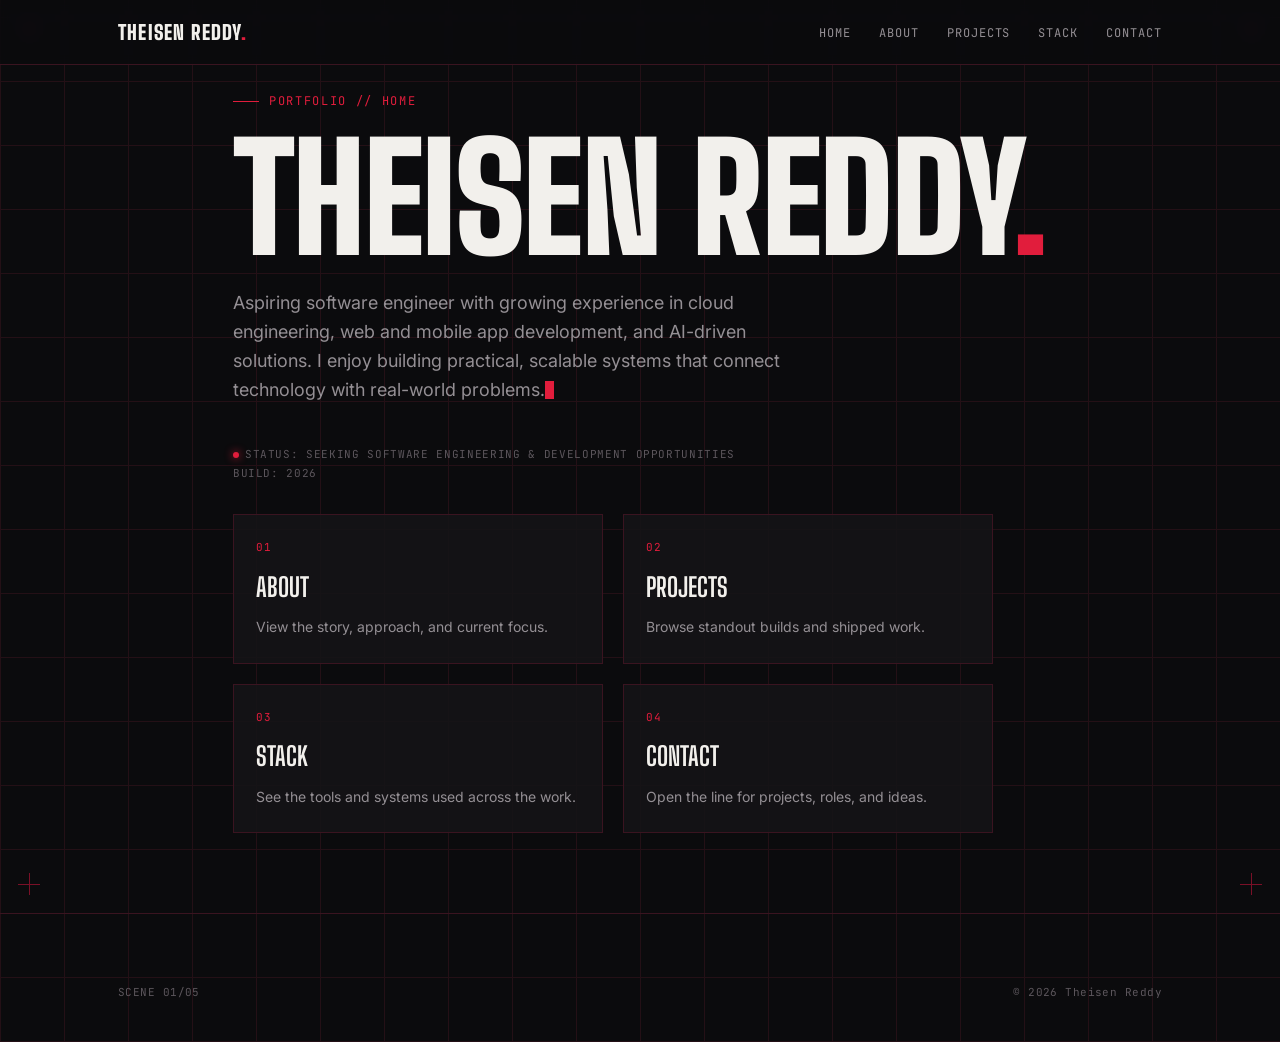
==== index.html @ c63b956b "Updated information on all pages and replaced placeholders" ====
<!DOCTYPE html>
<html lang="en">
<head>
<meta charset="UTF-8">
<meta name="viewport" content="width=device-width, initial-scale=1.0">
<title>Theisen Reddy — Portfolio</title>
<link rel="preconnect" href="https://fonts.googleapis.com">
<link rel="preconnect" href="https://fonts.gstatic.com" crossorigin>
<link href="https://fonts.googleapis.com/css2?family=Big+Shoulders+Display:wght@600;700;900&family=Inter:wght@400;500;600&family=JetBrains+Mono:wght@400;500&display=swap" rel="stylesheet">
<link rel="stylesheet" href="styles.css">
</head>
<body>

<header>
  <nav class="nav">
    <a href="index.html" class="brand">THEISEN REDDY<span>.</span></a>
    <ul class="navlinks" id="navlinks">
      <li><a href="index.html">Home</a></li>
      <li><a href="about.html">About</a></li>
      <li><a href="projects.html">Projects</a></li>
      <li><a href="stack.html">Stack</a></li>
      <li><a href="contact.html">Contact</a></li>
    </ul>
    <button class="navtoggle" id="navtoggle" aria-label="Toggle menu" aria-expanded="false" aria-controls="navlinks">
      <span></span><span></span><span></span>
    </button>
  </nav>
</header>

<main id="top">
  <section class="hero landing-hero">
    <div class="reg tl"></div>
    <div class="reg tr"></div>
    <div class="reg bl"></div>
    <div class="reg br"></div>

    <div class="wrap hero-inner">
      <p class="eyebrow">Portfolio // Home</p>
      <h1 class="title">THEISEN REDDY<span class="accent">.</span></h1>
      <p class="lede">Aspiring software engineer with growing experience in cloud engineering, web and mobile app development, and AI-driven solutions. I enjoy building practical, scalable systems that connect technology with real-world problems.<span class="cursor"></span></p>

      <div class="hero-stamp">
        <div><span class="dot"></span>STATUS: SEEKING SOFTWARE ENGINEERING & DEVELOPMENT OPPORTUNITIES</div>
        <div>BUILD: 2026</div>
      </div>

      <div class="landing-grid">
        <a class="landing-card" href="about.html">
          <span class="landing-k">01</span>
          <h3>About</h3>
          <p>View the story, approach, and current focus.</p>
        </a>
        <a class="landing-card" href="projects.html">
          <span class="landing-k">02</span>
          <h3>Projects</h3>
          <p>Browse standout builds and shipped work.</p>
        </a>
        <a class="landing-card" href="stack.html">
          <span class="landing-k">03</span>
          <h3>Stack</h3>
          <p>See the tools and systems used across the work.</p>
        </a>
        <a class="landing-card" href="contact.html">
          <span class="landing-k">04</span>
          <h3>Contact</h3>
          <p>Open the line for projects, roles, and ideas.</p>
        </a>
      </div>
    </div>
  </section>
</main>

<footer>
  <div class="wrap reveal">
    <div class="foot-row">
      <span>SCENE 01/05</span>
      <span>© 2026 Theisen Reddy</span>
    </div>
  </div>
</footer>

<script src="script.js"></script>
</body>
</html>
---- styles.css ----
:root{
  --bg:#0b0b0d;
  --bg-panel:#141317;
  --line:#241016;
  --line-strong:#3a1420;
  --red:#e11d3c;
  --red-dim:#7a1027;
  --white:#f2f0ec;
  --gray:#948f94;
  --gray-dim:#5c565c;
  --maxw:1100px;
}

*{box-sizing:border-box;}
html{scroll-behavior:smooth;}
body{
  margin:0;
  background:var(--bg);
  color:var(--white);
  font-family:'Inter',sans-serif;
  font-size:16px;
  line-height:1.6;
  background-image:
    repeating-linear-gradient(0deg, var(--line) 0px, var(--line) 1px, transparent 1px, transparent 64px),
    repeating-linear-gradient(90deg, var(--line) 0px, var(--line) 1px, transparent 1px, transparent 64px);
}

::selection{ background:var(--red); color:var(--bg); }

a{ color:inherit; }

.mono{ font-family:'JetBrains Mono',monospace; }

.wrap{
  max-width:var(--maxw);
  margin:0 auto;
  padding:0 28px;
}

/* ---------- corner registration marks ---------- */
.reg{
  position:absolute;
  width:22px;
  height:22px;
  pointer-events:none;
}
.reg::before, .reg::after{
  content:'';
  position:absolute;
  background:var(--red-dim);
}
.reg::before{ width:100%; height:1px; top:50%; left:0; }
.reg::after{ width:1px; height:100%; left:50%; top:0; }
.reg.tl{ top:18px; left:18px; }
.reg.tr{ top:18px; right:18px; }
.reg.bl{ bottom:18px; left:18px; }
.reg.br{ bottom:18px; right:18px; }

/* ---------- nav ---------- */
header{
  position:fixed;
  top:0; left:0; right:0;
  z-index:50;
  background:rgba(11,11,13,0.86);
  backdrop-filter:blur(6px);
  border-bottom:1px solid var(--line-strong);
}
.nav{
  position:relative;
  max-width:var(--maxw);
  margin:0 auto;
  padding:16px 28px;
  display:flex;
  align-items:center;
  justify-content:space-between;
}
.brand{
  font-family:'Big Shoulders Display',sans-serif;
  font-weight:900;
  font-size:20px;
  letter-spacing:0.06em;
  text-decoration:none;
  color:var(--white);
}
.brand span{ color:var(--red); }
.navlinks{ display:flex; gap:28px; list-style:none; margin:0; padding:0; }
.navlinks a{
  font-family:'JetBrains Mono',monospace;
  font-size:12px;
  letter-spacing:0.08em;
  text-decoration:none;
  color:var(--gray);
  text-transform:uppercase;
  position:relative;
  padding-bottom:3px;
  transition:color .2s ease;
}
.navlinks a::after{
  content:'';
  position:absolute;
  left:0; bottom:0;
  width:0%;
  height:1px;
  background:var(--red);
  transition:width .25s ease;
}
.navlinks a:hover{ color:var(--white); }
.navlinks a:hover::after{ width:100%; }

.navtoggle{
  display:none;
  width:38px; height:38px;
  background:transparent;
  border:1px solid var(--line-strong);
  position:relative;
  cursor:pointer;
  padding:0;
}
.navtoggle span{
  position:absolute;
  left:9px; right:9px;
  height:1px;
  background:var(--white);
  transition:transform .2s ease, opacity .2s ease;
}
.navtoggle span:nth-child(1){ top:14px; }
.navtoggle span:nth-child(2){ top:19px; }
.navtoggle span:nth-child(3){ top:24px; }
.navtoggle.open span:nth-child(1){ transform:translateY(5px) rotate(45deg); }
.navtoggle.open span:nth-child(2){ opacity:0; }
.navtoggle.open span:nth-child(3){ transform:translateY(-5px) rotate(-45deg); }

/* ---------- hero ---------- */
.hero{
  position:relative;
  min-height:100vh;
  display:flex;
  flex-direction:column;
  justify-content:center;
  padding-top:80px;
  overflow:hidden;
}
.hero-inner{ position:relative; }
.eyebrow{
  font-family:'JetBrains Mono',monospace;
  font-size:12px;
  letter-spacing:0.14em;
  color:var(--red);
  text-transform:uppercase;
  display:flex;
  align-items:center;
  gap:10px;
  margin-bottom:22px;
}
.eyebrow::before{
  content:'';
  width:26px;
  height:1px;
  background:var(--red);
  display:inline-block;
}
h1.title{
  font-family:'Big Shoulders Display',sans-serif;
  font-weight:900;
  font-size:clamp(64px, 13vw, 148px);
  line-height:0.88;
  letter-spacing:-0.01em;
  margin:0 0 26px 0;
  text-transform:uppercase;
}
h1.title .accent{ color:var(--red); }
.lede{
  max-width:560px;
  font-size:18px;
  color:var(--gray);
  margin:0 0 40px 0;
}
.cursor{
  display:inline-block;
  width:9px; height:18px;
  background:var(--red);
  vertical-align:-3px;
  animation:blink 1.1s steps(1) infinite;
}
@keyframes blink{ 50%{ opacity:0; } }

.hero-stamp{
  position:absolute;
  right:0;
  bottom:-30px;
  text-align:right;
  font-family:'JetBrains Mono',monospace;
  font-size:11px;
  color:var(--gray-dim);
  letter-spacing:0.06em;
  line-height:1.8;
}
.hero-stamp .dot{
  display:inline-block;
  width:6px; height:6px;
  border-radius:50%;
  background:var(--red);
  margin-right:6px;
  box-shadow:0 0 8px var(--red);
}

.scrollcue{
  position:absolute;
  left:28px;
  bottom:40px;
  font-family:'JetBrains Mono',monospace;
  font-size:11px;
  color:var(--gray-dim);
  writing-mode:vertical-rl;
  letter-spacing:0.12em;
  display:flex;
  align-items:center;
  gap:10px;
}
.scrollcue::after{
  content:'';
  width:1px; height:44px;
  background:linear-gradient(var(--red), transparent);
}

/* ---------- section shell ---------- */
section{ position:relative; padding:120px 0; }
.sec-head{
  display:flex;
  align-items:baseline;
  justify-content:space-between;
  margin-bottom:56px;
  border-bottom:1px solid var(--line-strong);
  padding-bottom:20px;
  gap:20px;
  flex-wrap:wrap;
}
.sec-head h2{
  font-family:'Big Shoulders Display',sans-serif;
  font-weight:800;
  font-size:44px;
  text-transform:uppercase;
  margin:0;
  letter-spacing:0.01em;
}
.sec-tag{
  font-family:'JetBrains Mono',monospace;
  font-size:12px;
  color:var(--gray-dim);
  letter-spacing:0.08em;
  text-transform:uppercase;
}

.reveal{
  opacity:0;
  transform:translateY(18px);
  transition:opacity .6s ease, transform .6s ease;
}
.reveal.in{ opacity:1; transform:translateY(0); }

/* ---------- about ---------- */
.about-grid{
  display:grid;
  grid-template-columns:200px 1fr 1fr;
  gap:44px;
}
.photo-frame{
  position:relative;
  aspect-ratio:1 / 1;
  background:var(--bg-panel);
  border:1px dashed var(--line-strong);
  display:flex;
  align-items:center;
  justify-content:center;
  overflow:hidden;
}
.photo-frame img{
  width:100%; height:100%;
  object-fit:cover;
  display:block;
}
.photo-frame .placeholder{
  text-align:center;
  font-family:'JetBrains Mono',monospace;
  font-size:11px;
  letter-spacing:0.06em;
  color:var(--gray-dim);
  text-transform:uppercase;
  line-height:1.8;
  padding:0 16px;
}
.photo-frame .placeholder .plus{
  display:block;
  font-size:20px;
  color:var(--red-dim);
  margin-bottom:6px;
}
.photo-cap{
  font-family:'JetBrains Mono',monospace;
  font-size:10px;
  letter-spacing:0.08em;
  color:var(--gray-dim);
  text-transform:uppercase;
  margin-top:10px;
  text-align:center;
}
.about-copy p{
  color:var(--gray);
  font-size:16px;
  max-width:52ch;
}
.about-copy .edit-me{
  color:var(--red-dim);
  font-family:'JetBrains Mono',monospace;
  font-size:11px;
  letter-spacing:0.06em;
  text-transform:uppercase;
  margin-top:10px;
  display:block;
}
.modules{ display:flex; flex-direction:column; gap:1px; background:var(--line-strong); border:1px solid var(--line-strong); }
.module{
  background:var(--bg-panel);
  padding:18px 20px;
}
.module .k{
  font-family:'JetBrains Mono',monospace;
  font-size:11px;
  color:var(--red);
  letter-spacing:0.08em;
  text-transform:uppercase;
  display:block;
  margin-bottom:6px;
}
.module .v{ font-size:15px; color:var(--white); }

/* ---------- projects ---------- */
.projects{ display:grid; grid-template-columns:1fr 1fr; gap:28px; }
.card{
  position:relative;
  background:var(--bg-panel);
  border:1px solid var(--line-strong);
  padding:30px 26px 26px;
  transition:transform .25s ease, border-color .25s ease;
}
.card:hover{ transform:translateY(-4px); border-color:var(--red-dim); }
.card::before{
  content:'';
  position:absolute;
  top:0; left:0; right:0;
  height:6px;
  background-image:repeating-linear-gradient(90deg, var(--red-dim) 0 1px, transparent 1px 10px);
}
.shot-frame{
  position:relative;
  aspect-ratio:16 / 10;
  background:var(--bg);
  border:1px dashed var(--line-strong);
  display:flex;
  align-items:center;
  justify-content:center;
  overflow:hidden;
  margin-bottom:20px;
}
.shot-frame img{
  width:100%; height:100%;
  object-fit:cover;
  display:block;
}
.shot-frame .placeholder{
  text-align:center;
  font-family:'JetBrains Mono',monospace;
  font-size:11px;
  letter-spacing:0.06em;
  color:var(--gray-dim);
  text-transform:uppercase;
}
.card-top{
  display:flex;
  justify-content:space-between;
  align-items:flex-start;
  margin-bottom:14px;
}
.card-rev{
  font-family:'JetBrains Mono',monospace;
  font-size:11px;
  color:var(--gray-dim);
  letter-spacing:0.06em;
}
.card-status{
  font-family:'JetBrains Mono',monospace;
  font-size:10px;
  letter-spacing:0.08em;
  color:var(--red);
  border:1px solid var(--red-dim);
  padding:3px 8px;
  text-transform:uppercase;
}
.card h3{
  font-family:'Big Shoulders Display',sans-serif;
  font-weight:700;
  font-size:28px;
  text-transform:uppercase;
  margin:0 0 12px 0;
}
.card p{
  color:var(--gray);
  font-size:14.5px;
  margin:0 0 20px 0;
}
.tags{ display:flex; flex-wrap:wrap; gap:8px; margin-bottom:22px; }
.tag{
  font-family:'JetBrains Mono',monospace;
  font-size:11px;
  color:var(--gray);
  border:1px solid var(--line-strong);
  padding:4px 9px;
  letter-spacing:0.04em;
}
.card-links{ display:flex; gap:20px; }
.card-links a{
  font-family:'JetBrains Mono',monospace;
  font-size:12px;
  text-decoration:none;
  color:var(--white);
  letter-spacing:0.05em;
  border-bottom:1px solid var(--red);
  padding-bottom:2px;
}
.card-links a:hover{ color:var(--red); }

/* ---------- stack ---------- */
.stack-grid{
  display:grid;
  grid-template-columns:repeat(3,1fr);
  gap:1px;
  background:var(--line-strong);
  border:1px solid var(--line-strong);
}
.stack-panel{ background:var(--bg-panel); padding:26px 24px; }
.stack-panel h4{
  font-family:'JetBrains Mono',monospace;
  font-size:12px;
  letter-spacing:0.1em;
  text-transform:uppercase;
  color:var(--red);
  margin:0 0 18px 0;
  padding-bottom:12px;
  border-bottom:1px solid var(--line-strong);
}
.stack-panel ul{ list-style:none; margin:0; padding:0; display:flex; flex-direction:column; gap:10px; }
.stack-panel li{
  font-size:14px;
  color:var(--gray);
  display:flex;
  align-items:center;
  gap:10px;
}
.stack-panel li::before{
  content:'';
  width:5px; height:5px;
  background:var(--red-dim);
  display:inline-block;
  flex-shrink:0;
}

/* ---------- landing / page scenes ---------- */
.landing-hero{ padding-bottom:80px; }
.landing-hero .hero-stamp{
  position:static;
  text-align:left;
  margin-top:28px;
}
.landing-grid{
  display:grid;
  grid-template-columns:repeat(2, minmax(0, 1fr));
  gap:20px;
  margin-top:30px;
  max-width:760px;
}
.landing-card{
  display:block;
  position:relative;
  padding:24px 22px;
  background:rgba(20, 19, 23, 0.9);
  border:1px solid var(--line-strong);
  text-decoration:none;
  color:var(--white);
  transition:transform .2s ease, border-color .2s ease;
}
.landing-card:hover{
  transform:translateY(-3px);
  border-color:var(--red-dim);
}
.landing-k{
  display:block;
  font-family:'JetBrains Mono',monospace;
  font-size:11px;
  color:var(--red);
  letter-spacing:0.08em;
  margin-bottom:10px;
}
.landing-card h3{
  font-family:'Big Shoulders Display',sans-serif;
  font-weight:700;
  font-size:26px;
  margin:0 0 8px;
  text-transform:uppercase;
}
.landing-card p{
  margin:0;
  color:var(--gray);
  font-size:14px;
}
.page-hero{ min-height:auto; padding:140px 0 80px; }
.page-shell{ padding-top:20px; padding-bottom:80px; }

/* ---------- contact / footer ---------- */
footer{
  position:relative;
  border-top:1px solid var(--line-strong);
  padding:70px 0 40px;
}
.titleblock{
  display:grid;
  grid-template-columns:2fr 1fr 1fr;
  gap:30px;
  padding-bottom:36px;
  border-bottom:1px solid var(--line-strong);
  margin-bottom:24px;
}
.titleblock h2{
  font-family:'Big Shoulders Display',sans-serif;
  font-weight:800;
  font-size:40px;
  text-transform:uppercase;
  margin:0 0 14px 0;
}
.titleblock p{ color:var(--gray); max-width:44ch; margin:0; }
.tb-col .k{
  font-family:'JetBrains Mono',monospace;
  font-size:11px;
  color:var(--gray-dim);
  text-transform:uppercase;
  letter-spacing:0.08em;
  display:block;
  margin-bottom:8px;
}
.tb-col a{
  display:block;
  font-family:'JetBrains Mono',monospace;
  font-size:14px;
  text-decoration:none;
  color:var(--white);
  margin-bottom:6px;
  border-bottom:1px solid transparent;
  width:fit-content;
}
.tb-col a:hover{ color:var(--red); border-bottom-color:var(--red); }
.foot-row{
  display:flex;
  justify-content:space-between;
  font-family:'JetBrains Mono',monospace;
  font-size:11px;
  color:var(--gray-dim);
  letter-spacing:0.04em;
}

a:focus-visible, button:focus-visible{
  outline:2px solid var(--red);
  outline-offset:3px;
}

@media (max-width:820px){
  .navtoggle{ display:block; }
  .navlinks{
    display:none;
    position:absolute;
    top:100%; left:0; right:0;
    flex-direction:column;
    gap:0;
    background:var(--bg);
    border-bottom:1px solid var(--line-strong);
  }
  .navlinks.open{ display:flex; }
  .navlinks li{ border-top:1px solid var(--line-strong); }
  .navlinks a{ display:block; padding:16px 28px; }
  .navlinks a::after{ display:none; }

  .about-grid{ grid-template-columns:1fr; gap:32px; }
  .photo-frame{ width:160px; aspect-ratio:1/1; margin:0 auto; }
  .about-copy{ text-align:left; }

  .projects{ grid-template-columns:1fr; }
  .stack-grid{ grid-template-columns:1fr; }
  .titleblock{ grid-template-columns:1fr; }
  .hero-stamp{ position:static; text-align:left; margin-top:50px; }
  .landing-grid{ grid-template-columns:1fr; }

  section{ padding:80px 0; }
  .sec-head h2{ font-size:34px; }
  .wrap{ padding:0 20px; }
}

@media (max-width:480px){
  .hero{ padding-top:70px; }
  .lede{ font-size:16px; }
  .reg{ width:16px; height:16px; }
  .scrollcue{ display:none; }
  .card{ padding:22px 18px 20px; }
}

@media (prefers-reduced-motion:reduce){
  *{ animation:none !important; transition:none !important; }
  html{ scroll-behavior:auto; }
}
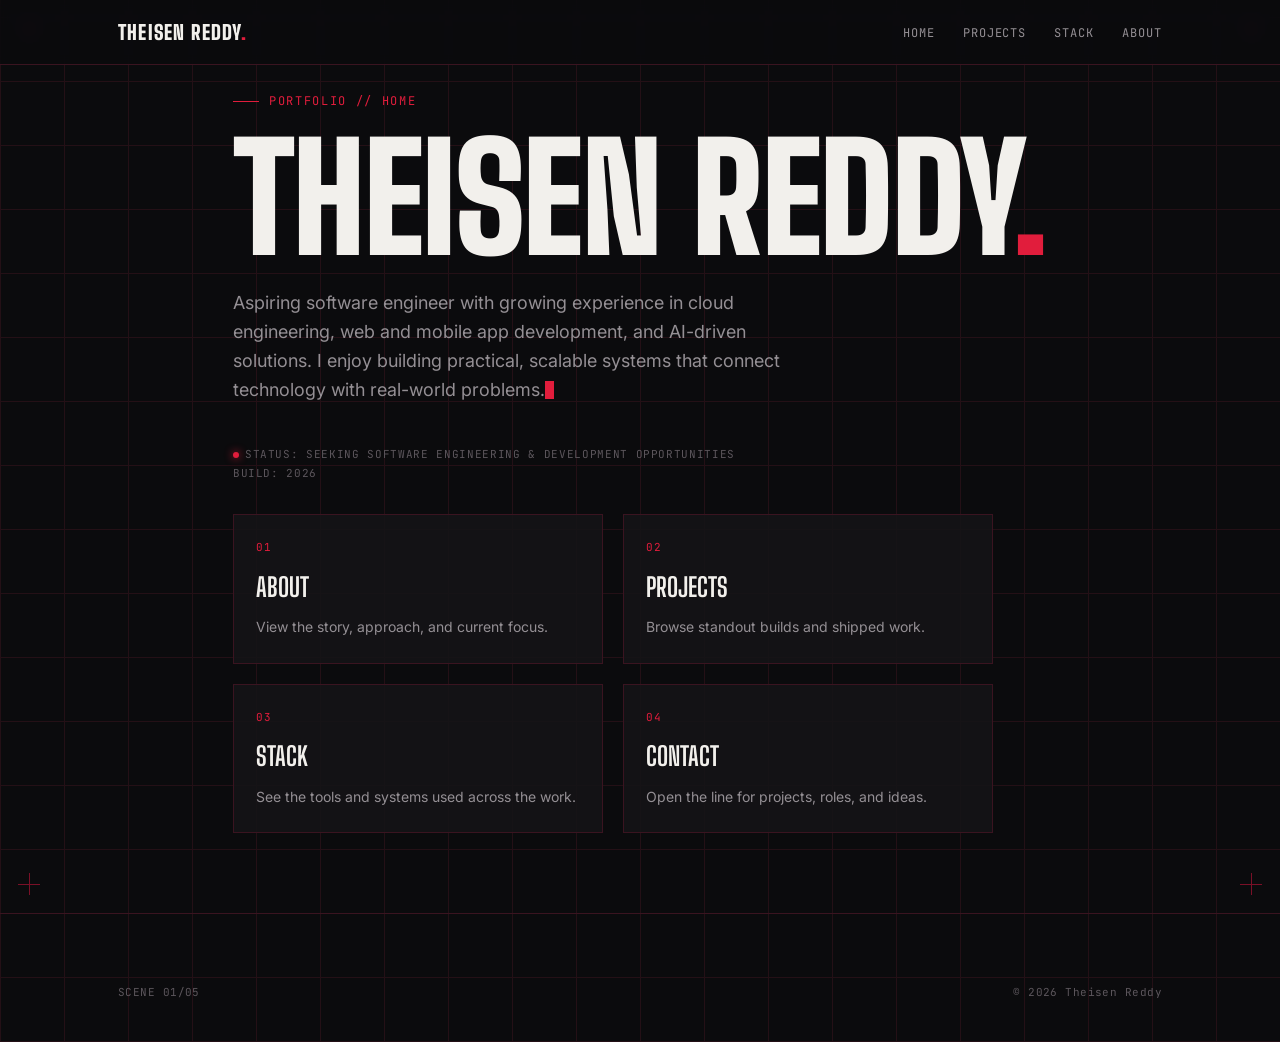
==== commit 50a56b79: "Reworked Pages and Navigation. Added Image carousel for projects" ====
--- a/index.html
+++ b/index.html
@@ -16,10 +16,9 @@
     <a href="index.html" class="brand">THEISEN REDDY<span>.</span></a>
     <ul class="navlinks" id="navlinks">
       <li><a href="index.html">Home</a></li>
-      <li><a href="about.html">About</a></li>
       <li><a href="projects.html">Projects</a></li>
       <li><a href="stack.html">Stack</a></li>
-      <li><a href="contact.html">Contact</a></li>
+      <li><a href="about.html">About</a></li>
     </ul>
     <button class="navtoggle" id="navtoggle" aria-label="Toggle menu" aria-expanded="false" aria-controls="navlinks">
       <span></span><span></span><span></span>
@@ -60,7 +59,7 @@
           <h3>Stack</h3>
           <p>See the tools and systems used across the work.</p>
         </a>
-        <a class="landing-card" href="contact.html">
+        <a class="landing-card" href="about.html#reach-out">
           <span class="landing-k">04</span>
           <h3>Contact</h3>
           <p>Open the line for projects, roles, and ideas.</p>
--- a/styles.css
+++ b/styles.css
@@ -366,6 +366,62 @@
   width:100%; height:100%;
   object-fit:cover;
   display:block;
+}
+.shot-carousel{ margin-bottom:20px; }
+.shot-track{
+  width:100%;
+  height:100%;
+  position:relative;
+}
+.shot-track img{
+  position:absolute;
+  inset:0;
+  opacity:0;
+  transition:opacity .35s ease;
+}
+.shot-track img.active{ opacity:1; }
+.shot-controls{
+  display:flex;
+  align-items:center;
+  justify-content:space-between;
+  gap:14px;
+  margin-top:10px;
+}
+.shot-btn{
+  font-family:'JetBrains Mono',monospace;
+  font-size:11px;
+  letter-spacing:0.07em;
+  text-transform:uppercase;
+  color:var(--white);
+  background:transparent;
+  border:1px solid var(--line-strong);
+  padding:6px 10px;
+  cursor:pointer;
+}
+.shot-btn:hover{
+  border-color:var(--red-dim);
+  color:var(--red);
+}
+.shot-dots{
+  display:flex;
+  align-items:center;
+  justify-content:center;
+  gap:8px;
+  flex:1;
+}
+.shot-dot{
+  width:8px;
+  height:8px;
+  border-radius:50%;
+  border:1px solid var(--gray-dim);
+  background:transparent;
+  cursor:pointer;
+  padding:0;
+}
+.shot-dot.active{
+  background:var(--red);
+  border-color:var(--red);
+  box-shadow:0 0 8px rgba(225,29,60,.5);
 }
 .shot-frame .placeholder{
   text-align:center;
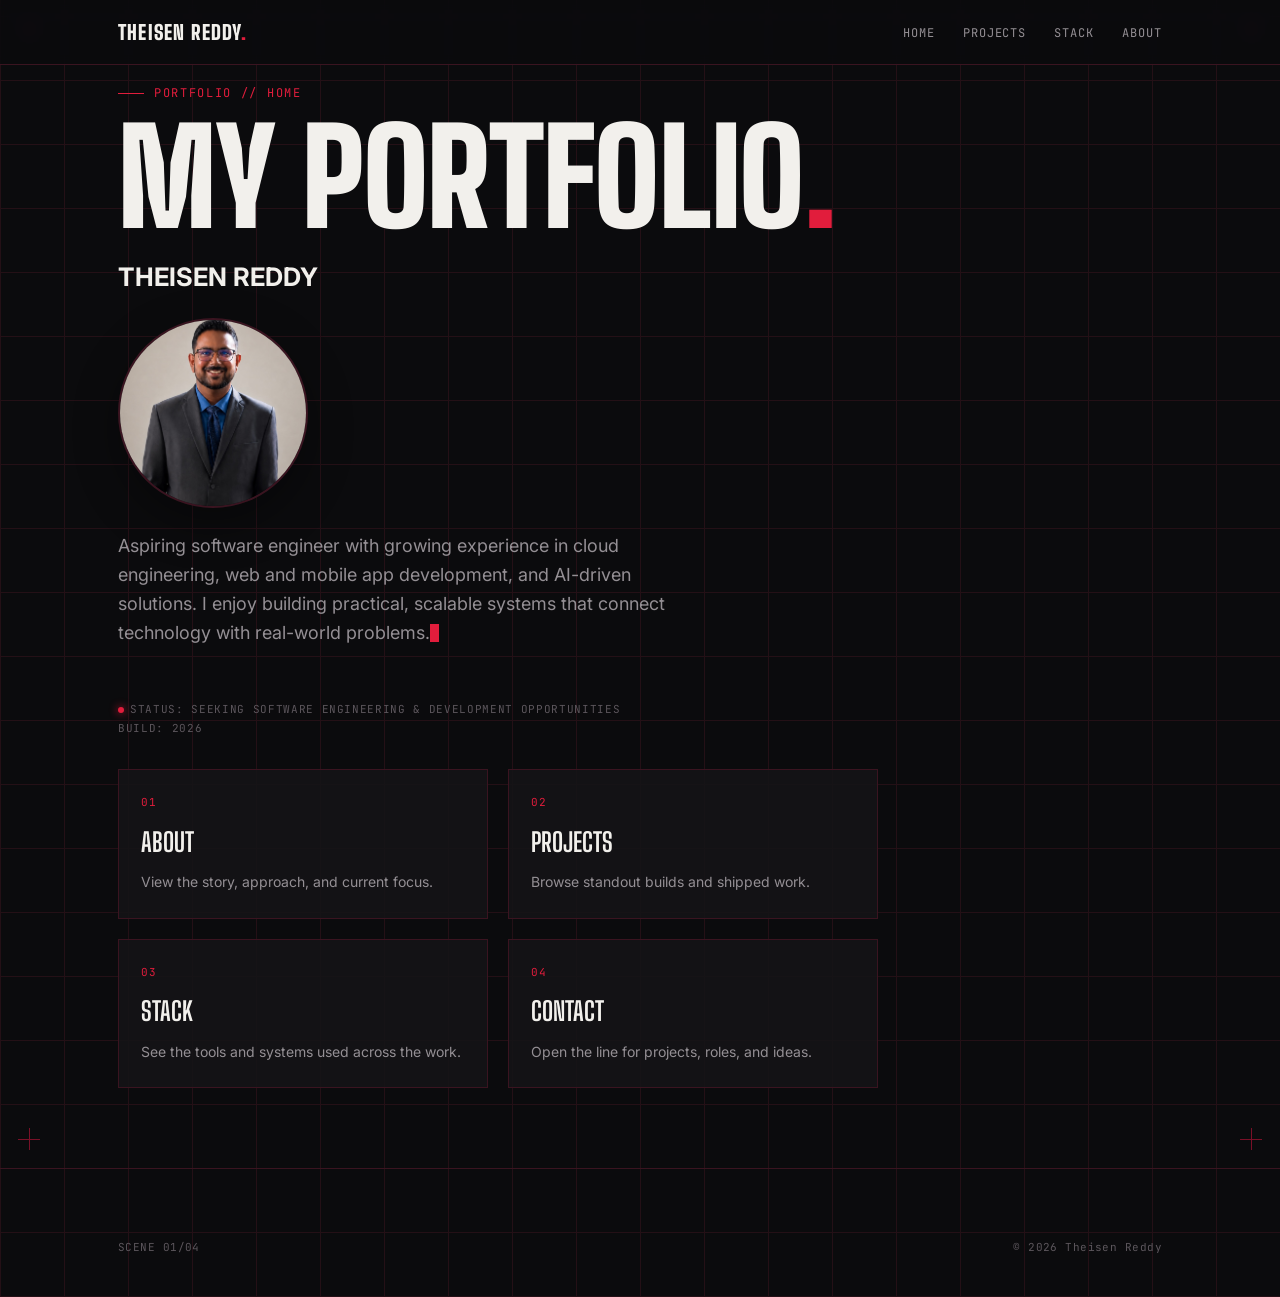
==== commit 8c4d9de3: "Adjusted page numbering and sizing" ====
--- a/index.html
+++ b/index.html
@@ -35,8 +35,18 @@
 
     <div class="wrap hero-inner">
       <p class="eyebrow">Portfolio // Home</p>
-      <h1 class="title">THEISEN REDDY<span class="accent">.</span></h1>
-      <p class="lede">Aspiring software engineer with growing experience in cloud engineering, web and mobile app development, and AI-driven solutions. I enjoy building practical, scalable systems that connect technology with real-world problems.<span class="cursor"></span></p>
+      <div class="hero-content">
+        <div class="hero-copy">
+          <h1 class="title">MY PORTFOLIO<span class="accent">.</span></h1>
+          <h2 class="title">THEISEN REDDY<span class="accent"></span></h2>
+          <div class="lede-block">
+            <div class="hero-photo-wrap">
+              <img src="assets/projects/TR.png" alt="Theisen Reddy" class="hero-photo">
+            </div>
+            <p class="lede">Aspiring software engineer with growing experience in cloud engineering, web and mobile app development, and AI-driven solutions. I enjoy building practical, scalable systems that connect technology with real-world problems.<span class="cursor"></span></p>
+          </div>
+        </div>
+      </div>
 
       <div class="hero-stamp">
         <div><span class="dot"></span>STATUS: SEEKING SOFTWARE ENGINEERING & DEVELOPMENT OPPORTUNITIES</div>
@@ -72,7 +82,7 @@
 <footer>
   <div class="wrap reveal">
     <div class="foot-row">
-      <span>SCENE 01/05</span>
+      <span>SCENE 01/04</span>
       <span>© 2026 Theisen Reddy</span>
     </div>
   </div>
--- a/styles.css
+++ b/styles.css
@@ -13,16 +13,18 @@
 
 *{box-sizing:border-box;}
 html{scroll-behavior:smooth;}
+img{max-width:100%; height:auto; display:block;}
 body{
   margin:0;
   background:var(--bg);
   color:var(--white);
   font-family:'Inter',sans-serif;
-  font-size:16px;
+  font-size:clamp(15px, 0.9vw + 0.9rem, 17px);
   line-height:1.6;
   background-image:
     repeating-linear-gradient(0deg, var(--line) 0px, var(--line) 1px, transparent 1px, transparent 64px),
     repeating-linear-gradient(90deg, var(--line) 0px, var(--line) 1px, transparent 1px, transparent 64px);
+  overflow-x:hidden;
 }
 
 ::selection{ background:var(--red); color:var(--bg); }
@@ -32,6 +34,7 @@
 .mono{ font-family:'JetBrains Mono',monospace; }
 
 .wrap{
+  width:min(100%, var(--maxw));
   max-width:var(--maxw);
   margin:0 auto;
   padding:0 28px;
@@ -67,12 +70,15 @@
 }
 .nav{
   position:relative;
+  width:min(100%, var(--maxw));
   max-width:var(--maxw);
   margin:0 auto;
   padding:16px 28px;
   display:flex;
   align-items:center;
   justify-content:space-between;
+  gap:16px;
+  flex-wrap:wrap;
 }
 .brand{
   font-family:'Big Shoulders Display',sans-serif;
@@ -137,10 +143,41 @@
   display:flex;
   flex-direction:column;
   justify-content:center;
-  padding-top:80px;
+  padding-top:72px;
+  padding-bottom:40px;
   overflow:hidden;
 }
 .hero-inner{ position:relative; }
+.hero-content{
+  display:flex;
+  align-items:flex-start;
+  justify-content:space-between;
+  gap:28px;
+  margin-bottom:12px;
+  flex-wrap:wrap;
+}
+.hero-copy{ flex:1 1 0; min-width:min(100%, 320px); }
+.lede-block{
+  display:flex;
+  align-items:center;
+  gap:24px;
+  max-width:760px;
+  flex-wrap:wrap;
+}
+.hero-photo-wrap{
+  flex:0 0 190px;
+  display:flex;
+  justify-content:center;
+}
+.hero-photo{
+  width:min(190px, 100%);
+  aspect-ratio:1;
+  object-fit:cover;
+  object-position:center 20%;
+  border-radius:50%;
+  border:2px solid var(--line-strong);
+  box-shadow:0 16px 44px rgba(0,0,0,0.35);
+}
 .eyebrow{
   font-family:'JetBrains Mono',monospace;
   font-size:12px;
@@ -150,7 +187,7 @@
   display:flex;
   align-items:center;
   gap:10px;
-  margin-bottom:22px;
+  margin-bottom:16px;
 }
 .eyebrow::before{
   content:'';
@@ -162,18 +199,19 @@
 h1.title{
   font-family:'Big Shoulders Display',sans-serif;
   font-weight:900;
-  font-size:clamp(64px, 13vw, 148px);
+  font-size:clamp(56px, 11vw, 132px);
   line-height:0.88;
   letter-spacing:-0.01em;
-  margin:0 0 26px 0;
+  margin:0 0 18px 0;
   text-transform:uppercase;
 }
 h1.title .accent{ color:var(--red); }
 .lede{
   max-width:560px;
-  font-size:18px;
+  font-size:clamp(16px, 1.2vw + 0.9rem, 18px);
   color:var(--gray);
-  margin:0 0 40px 0;
+  margin:0 0 24px 0;
+  overflow-wrap:anywhere;
 }
 .cursor{
   display:inline-block;
@@ -184,10 +222,38 @@
 }
 @keyframes blink{ 50%{ opacity:0; } }
 
+@media (max-width: 1024px){
+  .hero-content{ gap:28px; }
+  .hero-photo-wrap{ flex-basis:auto; }
+}
+
+@media (max-width: 860px){
+  .hero{
+    padding-top:64px;
+    padding-bottom:20px;
+  }
+  .hero-content{
+    flex-direction:column;
+    align-items:flex-start;
+    gap:20px;
+  }
+  .lede-block{
+    flex-direction:column;
+    align-items:flex-start;
+  }
+  .hero-photo-wrap{
+    flex-basis:auto;
+    width:100%;
+  }
+  .hero-photo{
+    width:min(180px, 100%);
+  }
+}
+
 .hero-stamp{
   position:absolute;
   right:0;
-  bottom:-30px;
+  bottom:-8px;
   text-align:right;
   font-family:'JetBrains Mono',monospace;
   font-size:11px;
@@ -261,12 +327,12 @@
 /* ---------- about ---------- */
 .about-grid{
   display:grid;
-  grid-template-columns:200px 1fr 1fr;
+  grid-template-columns:240px 1fr 1fr;
   gap:44px;
 }
 .photo-frame{
   position:relative;
-  aspect-ratio:1 / 1;
+  aspect-ratio:3 / 4;
   background:var(--bg-panel);
   border:1px dashed var(--line-strong);
   display:flex;
@@ -277,6 +343,7 @@
 .photo-frame img{
   width:100%; height:100%;
   object-fit:cover;
+  object-position:center top;
   display:block;
 }
 .photo-frame .placeholder{
@@ -353,7 +420,7 @@
 }
 .shot-frame{
   position:relative;
-  aspect-ratio:16 / 10;
+  aspect-ratio:16 / 9;
   background:var(--bg);
   border:1px dashed var(--line-strong);
   display:flex;
@@ -378,6 +445,7 @@
   inset:0;
   opacity:0;
   transition:opacity .35s ease;
+  cursor:zoom-in;
 }
 .shot-track img.active{ opacity:1; }
 .shot-controls{
@@ -386,6 +454,7 @@
   justify-content:space-between;
   gap:14px;
   margin-top:10px;
+  flex-wrap:wrap;
 }
 .shot-btn{
   font-family:'JetBrains Mono',monospace;
@@ -423,6 +492,71 @@
   border-color:var(--red);
   box-shadow:0 0 8px rgba(225,29,60,.5);
 }
+
+.lightbox{
+  position:fixed;
+  inset:0;
+  z-index:100;
+  background:rgba(0, 0, 0, .84);
+  display:flex;
+  align-items:center;
+  justify-content:center;
+  padding:22px;
+  opacity:0;
+  pointer-events:none;
+  transition:opacity .2s ease;
+}
+.lightbox.open{
+  opacity:1;
+  pointer-events:auto;
+}
+.lightbox img{
+  max-width:min(1200px, 92vw);
+  max-height:88vh;
+  width:auto;
+  height:auto;
+  border:1px solid var(--line-strong);
+  box-shadow:0 24px 60px rgba(0, 0, 0, .5);
+  background:var(--bg-panel);
+}
+.lightbox-close{
+  position:absolute;
+  top:16px;
+  right:16px;
+  font-family:'JetBrains Mono',monospace;
+  font-size:11px;
+  letter-spacing:0.08em;
+  text-transform:uppercase;
+  color:var(--white);
+  background:transparent;
+  border:1px solid var(--line-strong);
+  padding:8px 10px;
+  cursor:pointer;
+}
+.lightbox-close:hover{
+  border-color:var(--red-dim);
+  color:var(--red);
+}
+.lightbox-nav{
+  position:absolute;
+  top:50%;
+  transform:translateY(-50%);
+  font-family:'JetBrains Mono',monospace;
+  font-size:11px;
+  letter-spacing:0.08em;
+  text-transform:uppercase;
+  color:var(--white);
+  background:rgba(11,11,13,.88);
+  border:1px solid var(--line-strong);
+  padding:10px 12px;
+  cursor:pointer;
+}
+.lightbox-nav:hover{
+  border-color:var(--red-dim);
+  color:var(--red);
+}
+.lightbox-prev{ left:16px; }
+.lightbox-next{ right:16px; }
 .shot-frame .placeholder{
   text-align:center;
   font-family:'JetBrains Mono',monospace;
@@ -474,6 +608,7 @@
   letter-spacing:0.04em;
 }
 .card-links{ display:flex; gap:20px; }
+.card-links{ flex-wrap:wrap; row-gap:10px; }
 .card-links a{
   font-family:'JetBrains Mono',monospace;
   font-size:12px;
@@ -611,11 +746,15 @@
   margin-bottom:6px;
   border-bottom:1px solid transparent;
   width:fit-content;
+  overflow-wrap:anywhere;
 }
 .tb-col a:hover{ color:var(--red); border-bottom-color:var(--red); }
 .foot-row{
   display:flex;
   justify-content:space-between;
+  align-items:center;
+  flex-wrap:wrap;
+  gap:10px 16px;
   font-family:'JetBrains Mono',monospace;
   font-size:11px;
   color:var(--gray-dim);
@@ -628,6 +767,7 @@
 }
 
 @media (max-width:820px){
+  .nav{ padding:14px 20px; }
   .navtoggle{ display:block; }
   .navlinks{
     display:none;
@@ -644,7 +784,7 @@
   .navlinks a::after{ display:none; }
 
   .about-grid{ grid-template-columns:1fr; gap:32px; }
-  .photo-frame{ width:160px; aspect-ratio:1/1; margin:0 auto; }
+  .photo-frame{ width:180px; aspect-ratio:3/4; margin:0 auto; }
   .about-copy{ text-align:left; }
 
   .projects{ grid-template-columns:1fr; }
@@ -659,11 +799,24 @@
 }
 
 @media (max-width:480px){
-  .hero{ padding-top:70px; }
+  .hero{ padding-top:62px; padding-bottom:12px; }
+  h1.title{ font-size:clamp(46px, 18vw, 64px); margin-bottom:18px; }
   .lede{ font-size:16px; }
+  .page-hero{ padding:118px 0 56px; }
   .reg{ width:16px; height:16px; }
   .scrollcue{ display:none; }
   .card{ padding:22px 18px 20px; }
+  .shot-controls{ gap:8px; }
+  .shot-btn{ padding:6px 8px; }
+  .titleblock{ gap:20px; }
+  .lightbox-nav{
+    top:auto;
+    bottom:18px;
+    transform:none;
+    padding:8px 10px;
+  }
+  .lightbox-prev{ left:18px; }
+  .lightbox-next{ right:18px; }
 }
 
 @media (prefers-reduced-motion:reduce){
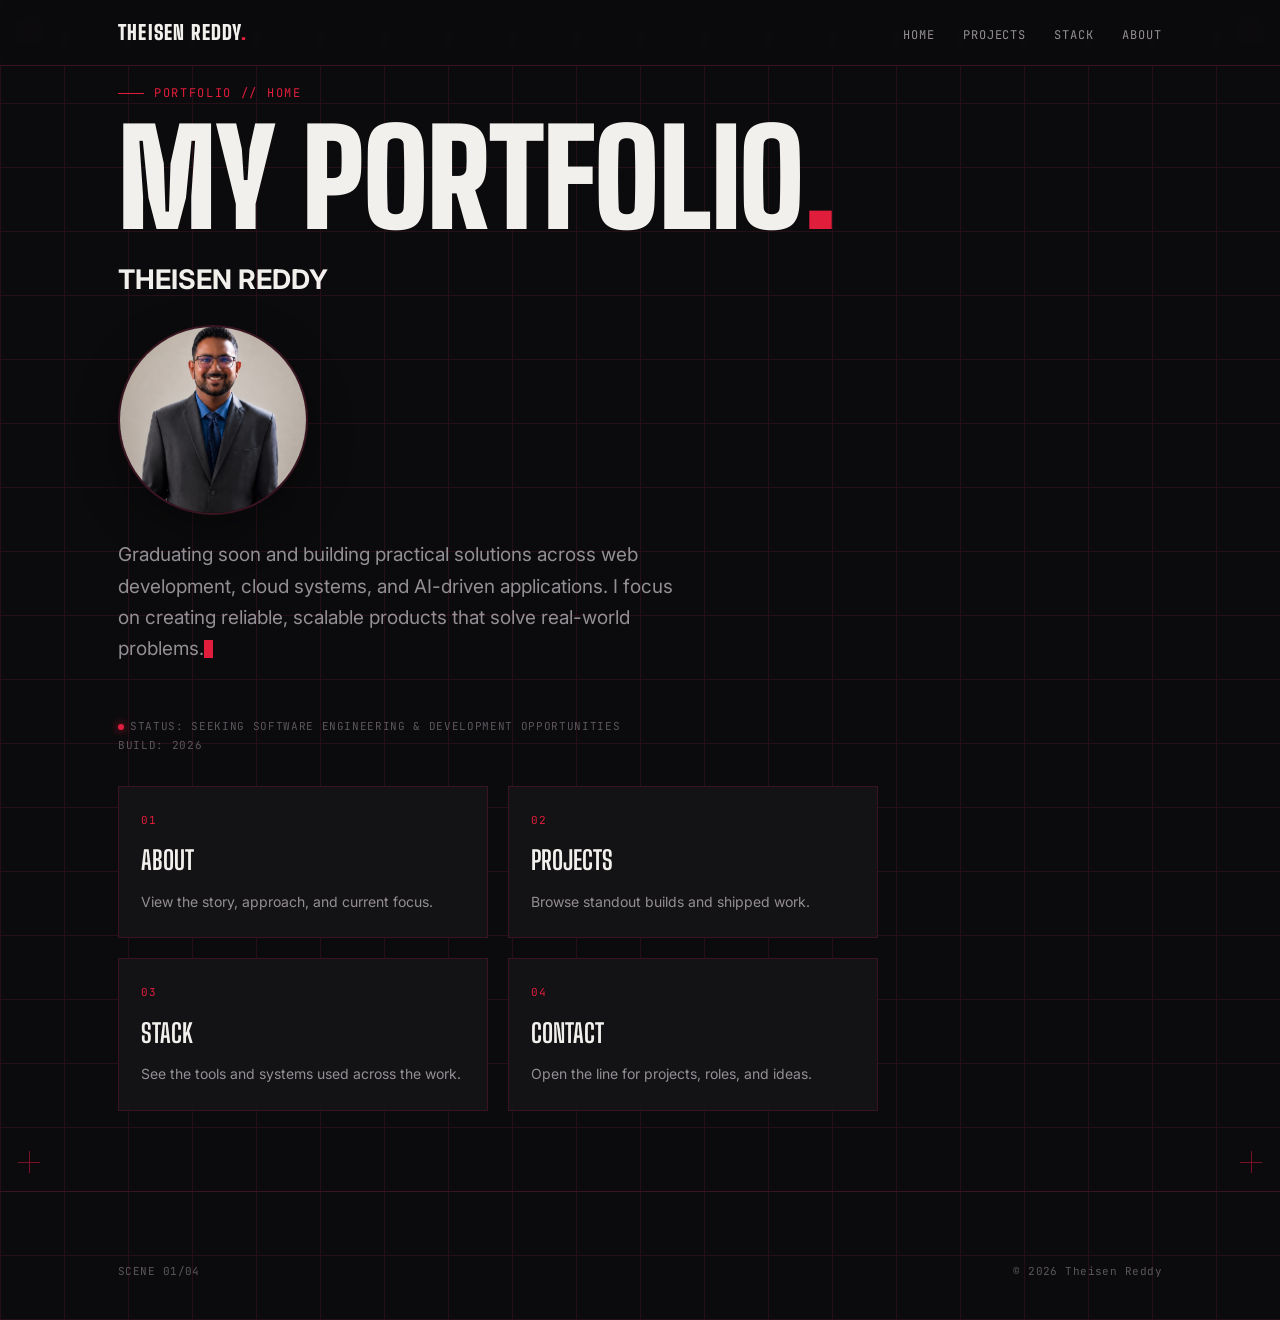
==== commit 1452f7fa: "Reworded some sections" ====
--- a/index.html
+++ b/index.html
@@ -43,7 +43,7 @@
             <div class="hero-photo-wrap">
               <img src="assets/projects/TR.png" alt="Theisen Reddy" class="hero-photo">
             </div>
-            <p class="lede">Aspiring software engineer with growing experience in cloud engineering, web and mobile app development, and AI-driven solutions. I enjoy building practical, scalable systems that connect technology with real-world problems.<span class="cursor"></span></p>
+            <p class="lede">Graduating soon and building practical solutions across web development, cloud systems, and AI-driven applications. I focus on creating reliable, scalable products that solve real-world problems.<span class="cursor"></span></p>
           </div>
         </div>
       </div>
--- a/styles.css
+++ b/styles.css
@@ -19,8 +19,8 @@
   background:var(--bg);
   color:var(--white);
   font-family:'Inter',sans-serif;
-  font-size:clamp(15px, 0.9vw + 0.9rem, 17px);
-  line-height:1.6;
+  font-size:clamp(16px, 0.95vw + 0.95rem, 18px);
+  line-height:1.65;
   background-image:
     repeating-linear-gradient(0deg, var(--line) 0px, var(--line) 1px, transparent 1px, transparent 64px),
     repeating-linear-gradient(90deg, var(--line) 0px, var(--line) 1px, transparent 1px, transparent 64px);
@@ -207,8 +207,8 @@
 }
 h1.title .accent{ color:var(--red); }
 .lede{
-  max-width:560px;
-  font-size:clamp(16px, 1.2vw + 0.9rem, 18px);
+  max-width:580px;
+  font-size:clamp(17px, 1.25vw + 0.95rem, 19px);
   color:var(--gray);
   margin:0 0 24px 0;
   overflow-wrap:anywhere;
@@ -801,7 +801,7 @@
 @media (max-width:480px){
   .hero{ padding-top:62px; padding-bottom:12px; }
   h1.title{ font-size:clamp(46px, 18vw, 64px); margin-bottom:18px; }
-  .lede{ font-size:16px; }
+  .lede{ font-size:17px; }
   .page-hero{ padding:118px 0 56px; }
   .reg{ width:16px; height:16px; }
   .scrollcue{ display:none; }
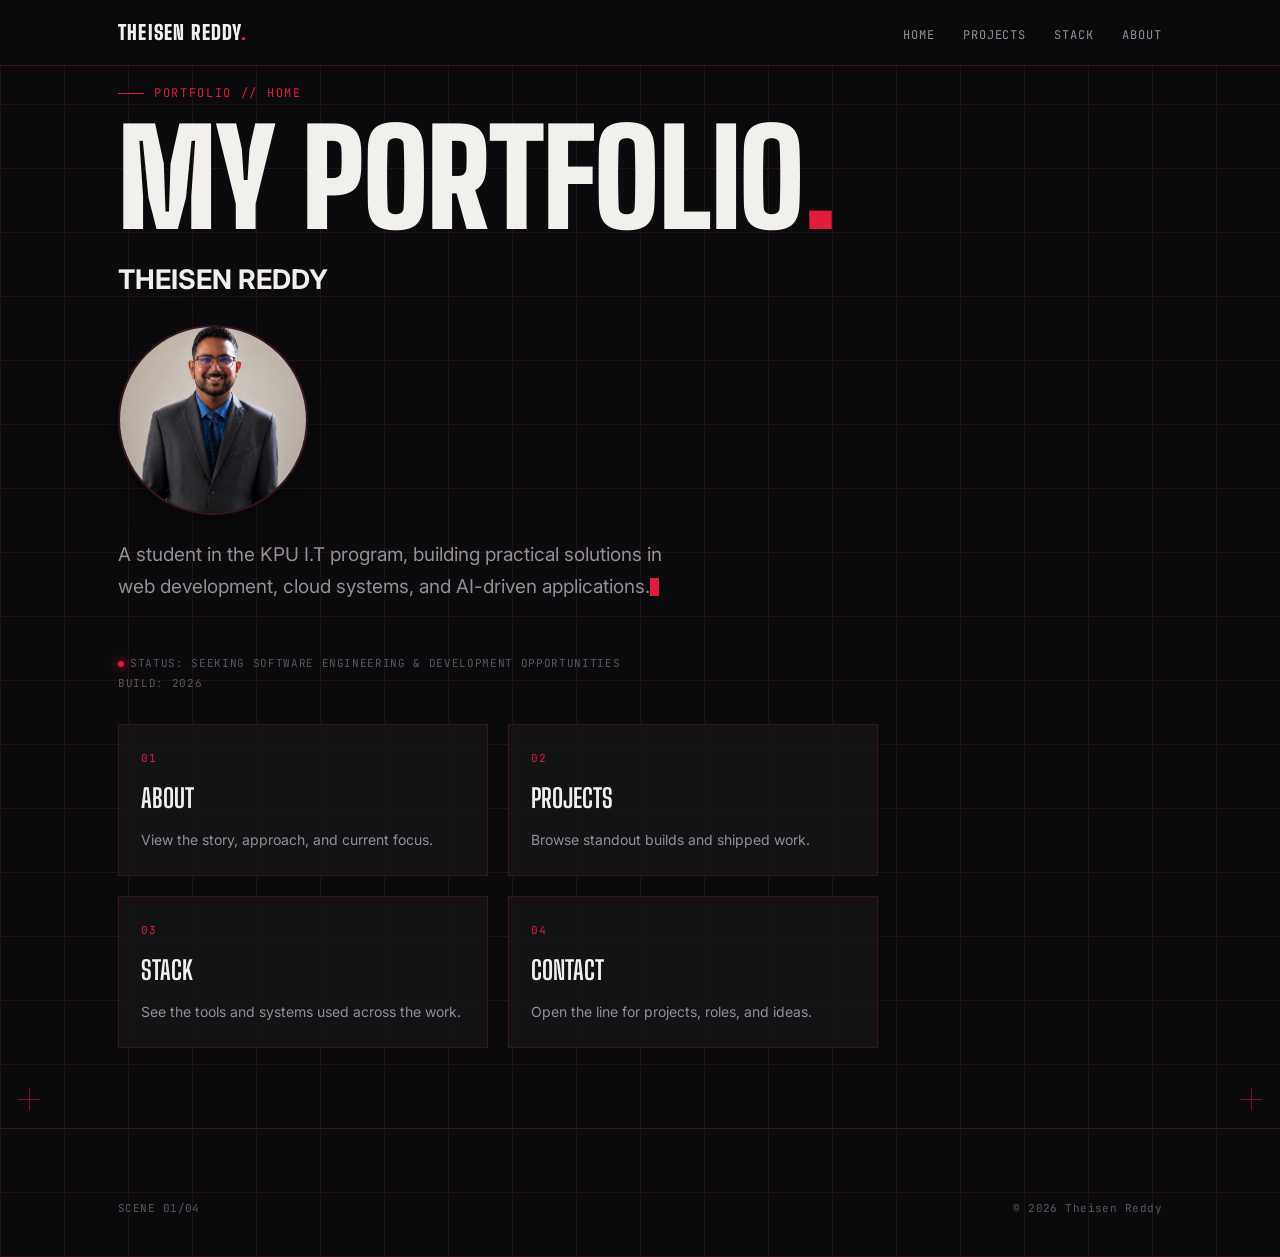
==== commit f520912d: "Updated homepage message" ====
--- a/index.html
+++ b/index.html
@@ -43,7 +43,7 @@
             <div class="hero-photo-wrap">
               <img src="assets/projects/TR.png" alt="Theisen Reddy" class="hero-photo">
             </div>
-            <p class="lede">Graduating soon and building practical solutions across web development, cloud systems, and AI-driven applications. I focus on creating reliable, scalable products that solve real-world problems.<span class="cursor"></span></p>
+            <p class="lede">A student in the KPU I.T program, building practical solutions in web development, cloud systems, and AI-driven applications.<span class="cursor"></span></p>
           </div>
         </div>
       </div>
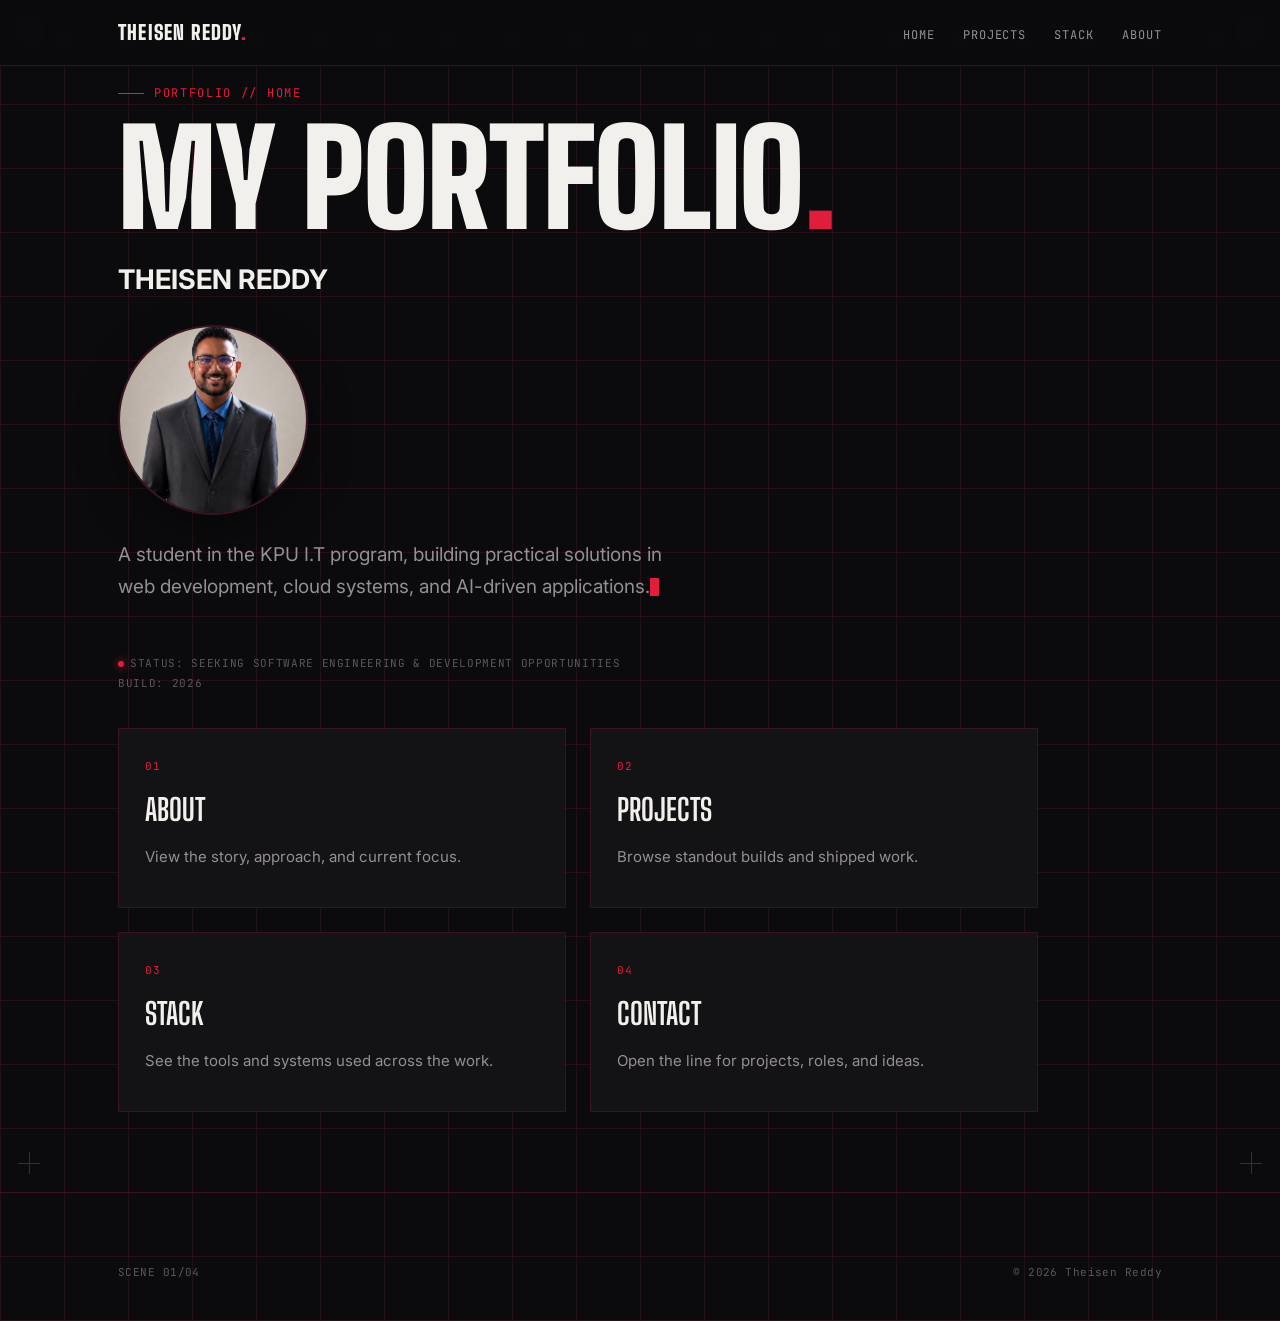
==== commit 305864ae: "Added metadata for sharing the link" ====
--- a/index.html
+++ b/index.html
@@ -4,6 +4,17 @@
 <meta charset="UTF-8">
 <meta name="viewport" content="width=device-width, initial-scale=1.0">
 <title>Theisen Reddy — Portfolio</title>
+<meta name="description" content="Theisen Reddy portfolio: software projects, technical stack, and background in web development, cloud systems, and AI-driven applications.">
+<meta property="og:type" content="website">
+<meta property="og:site_name" content="Theisen Reddy Portfolio">
+<meta property="og:title" content="Theisen Reddy — Portfolio">
+<meta property="og:description" content="Explore projects, stack, and background in web development, cloud systems, and AI-driven applications.">
+<meta property="og:image" content="assets/projects/preview.png">
+<meta property="og:image:alt" content="Portrait of Theisen Reddy">
+<meta name="twitter:card" content="summary_large_image">
+<meta name="twitter:title" content="Theisen Reddy — Portfolio">
+<meta name="twitter:description" content="Explore projects, stack, and background in web development, cloud systems, and AI-driven applications.">
+<meta name="twitter:image" content="assets/projects/preview.png">
 <link rel="preconnect" href="https://fonts.googleapis.com">
 <link rel="preconnect" href="https://fonts.gstatic.com" crossorigin>
 <link href="https://fonts.googleapis.com/css2?family=Big+Shoulders+Display:wght@600;700;900&family=Inter:wght@400;500;600&family=JetBrains+Mono:wght@400;500&display=swap" rel="stylesheet">
--- a/styles.css
+++ b/styles.css
@@ -665,14 +665,15 @@
 .landing-grid{
   display:grid;
   grid-template-columns:repeat(2, minmax(0, 1fr));
-  gap:20px;
-  margin-top:30px;
-  max-width:760px;
+  gap:24px;
+  margin-top:34px;
+  max-width:920px;
 }
 .landing-card{
   display:block;
   position:relative;
-  padding:24px 22px;
+  padding:28px 26px;
+  min-height:180px;
   background:rgba(20, 19, 23, 0.9);
   border:1px solid var(--line-strong);
   text-decoration:none;
@@ -694,14 +695,15 @@
 .landing-card h3{
   font-family:'Big Shoulders Display',sans-serif;
   font-weight:700;
-  font-size:26px;
-  margin:0 0 8px;
+  font-size:30px;
+  margin:0 0 10px;
   text-transform:uppercase;
 }
 .landing-card p{
   margin:0;
   color:var(--gray);
-  font-size:14px;
+  font-size:15px;
+  line-height:1.7;
 }
 .page-hero{ min-height:auto; padding:140px 0 80px; }
 .page-shell{ padding-top:20px; padding-bottom:80px; }
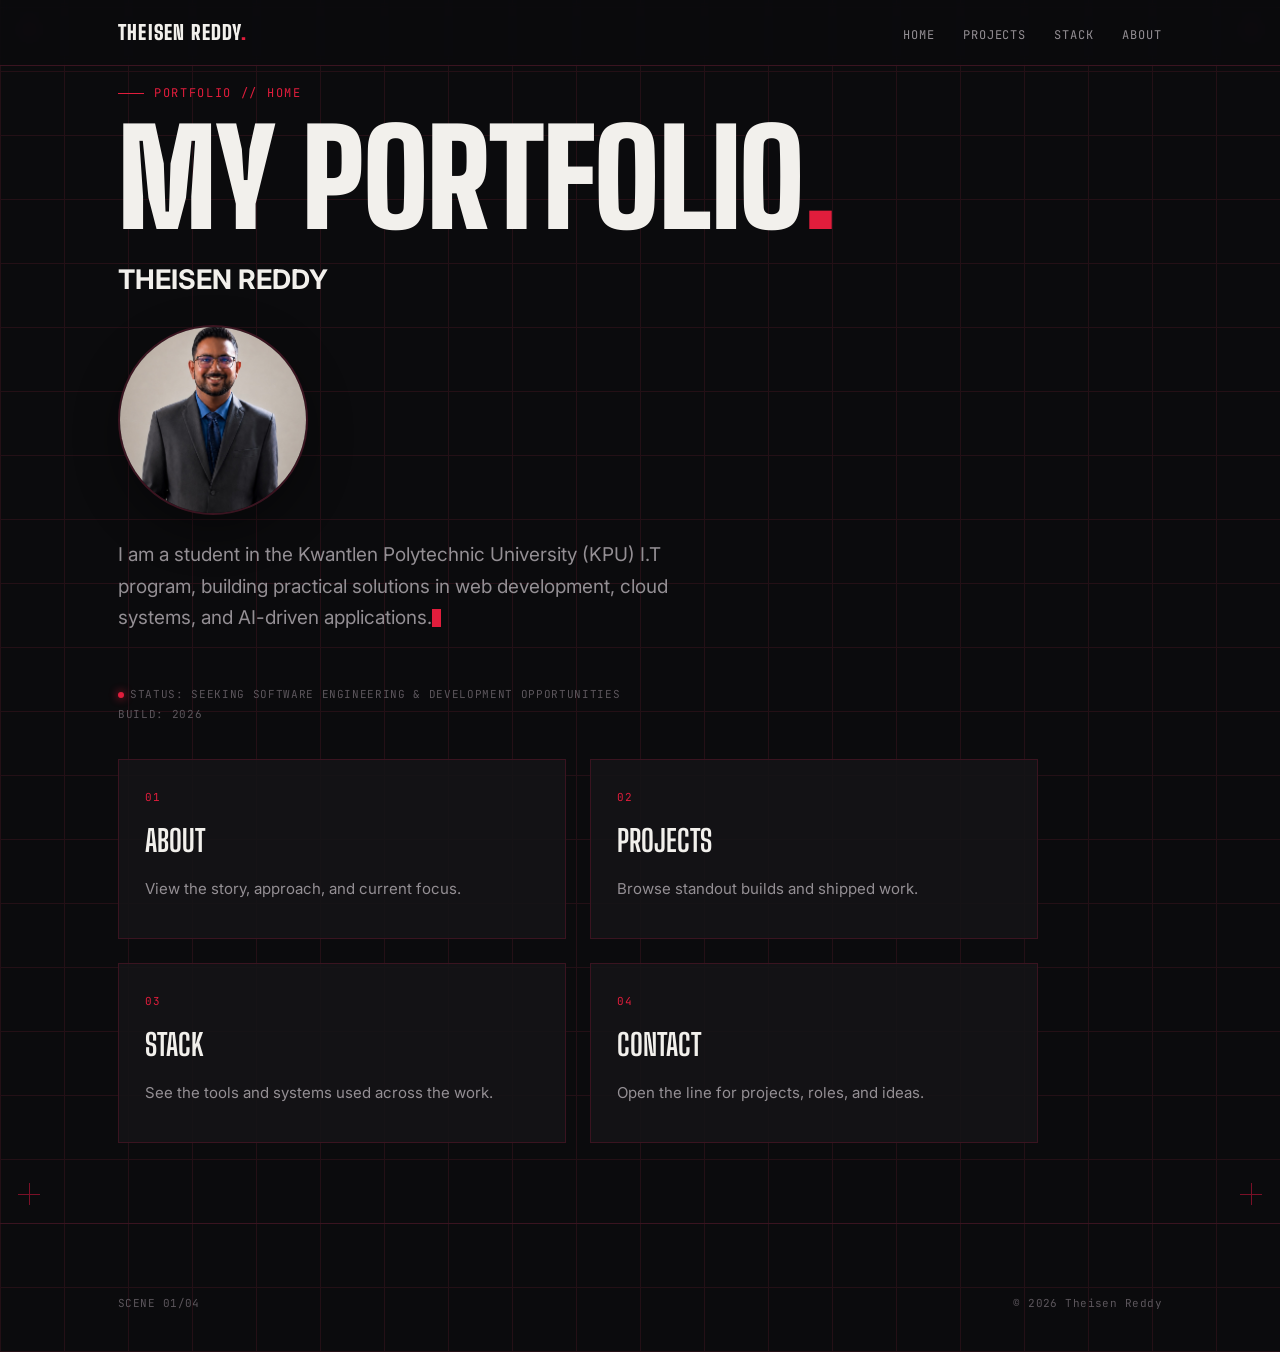
==== commit 63260a40: "Updates page titles and added sitemap file" ====
--- a/index.html
+++ b/index.html
@@ -3,8 +3,9 @@
 <head>
 <meta charset="UTF-8">
 <meta name="viewport" content="width=device-width, initial-scale=1.0">
-<title>Theisen Reddy — Portfolio</title>
-<meta name="description" content="Theisen Reddy portfolio: software projects, technical stack, and background in web development, cloud systems, and AI-driven applications.">
+<title>Theisen Reddy | Software Developer and IT Student</title>
+<meta name="description"
+      content="Theisen Reddy is an IT student at KPU and aspiring software developer specializing in web development, cloud systems, and AI-driven applications.">
 <meta property="og:type" content="website">
 <meta property="og:site_name" content="Theisen Reddy Portfolio">
 <meta property="og:title" content="Theisen Reddy — Portfolio">
@@ -15,6 +16,19 @@
 <meta name="twitter:title" content="Theisen Reddy — Portfolio">
 <meta name="twitter:description" content="Explore projects, stack, and background in web development, cloud systems, and AI-driven applications.">
 <meta name="twitter:image" content="assets/projects/preview.png">
+<script type="application/ld+json">
+{
+  "@context": "https://schema.org",
+  "@type": "Person",
+  "name": "Theisen Reddy",
+  "url": "https://theisenr.github.io/Portfolio-Website/",
+  "jobTitle": "IT Student",
+  "sameAs": [
+    "https://www.linkedin.com/in/theisen-r/",
+    "https://github.com/theisen-r"
+  ]
+}
+</script>
 <link rel="preconnect" href="https://fonts.googleapis.com">
 <link rel="preconnect" href="https://fonts.gstatic.com" crossorigin>
 <link href="https://fonts.googleapis.com/css2?family=Big+Shoulders+Display:wght@600;700;900&family=Inter:wght@400;500;600&family=JetBrains+Mono:wght@400;500&display=swap" rel="stylesheet">
@@ -54,7 +68,7 @@
             <div class="hero-photo-wrap">
               <img src="assets/projects/TR.png" alt="Theisen Reddy" class="hero-photo">
             </div>
-            <p class="lede">A student in the KPU I.T program, building practical solutions in web development, cloud systems, and AI-driven applications.<span class="cursor"></span></p>
+            <p class="lede">I am a student in the Kwantlen Polytechnic University (KPU) I.T program, building practical solutions in web development, cloud systems, and AI-driven applications.<span class="cursor"></span></p>
           </div>
         </div>
       </div>
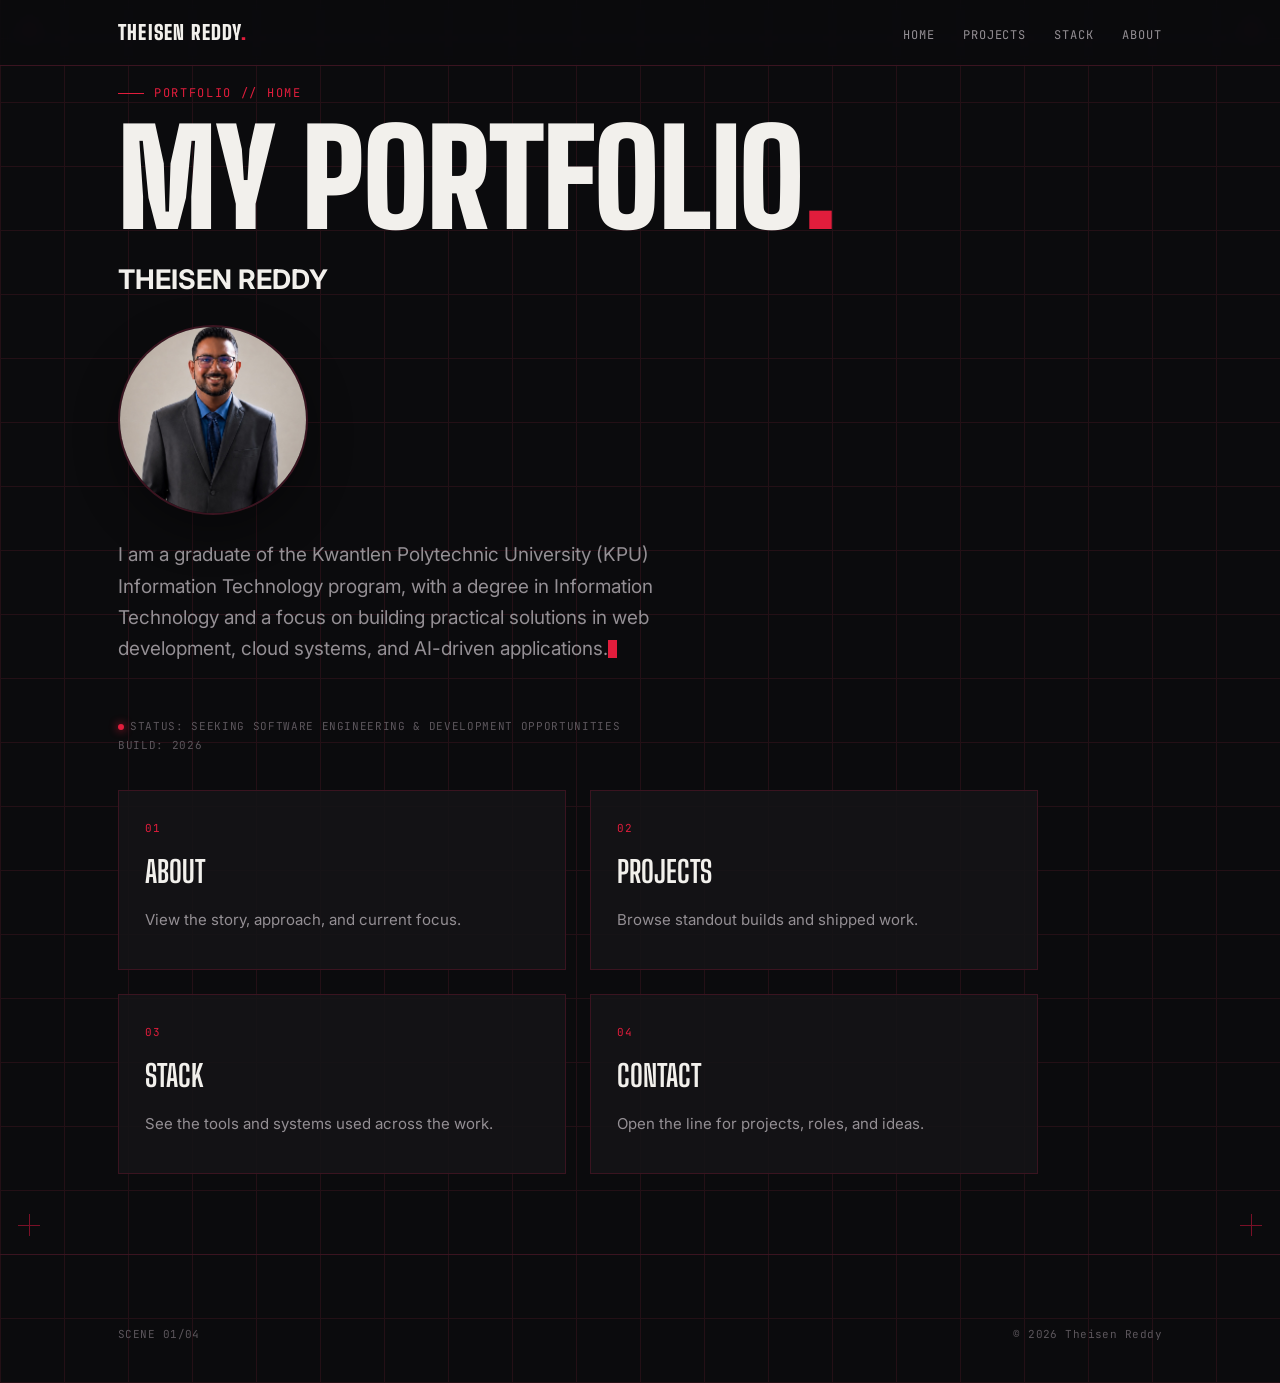
==== commit 04740c75: "Updated Information on the Home and About Pages" ====
--- a/index.html
+++ b/index.html
@@ -3,9 +3,9 @@
 <head>
 <meta charset="UTF-8">
 <meta name="viewport" content="width=device-width, initial-scale=1.0">
-<title>Theisen Reddy | Software Developer and IT Student</title>
+<title>Theisen Reddy | Software Developer and IT Graduate</title>
 <meta name="description"
-      content="Theisen Reddy is an IT student at KPU and aspiring software developer specializing in web development, cloud systems, and AI-driven applications.">
+      content="Theisen Reddy is a KPU graduate with a degree in Information Technology and a software developer specializing in web development, cloud systems, and AI-driven applications.">
 <meta property="og:type" content="website">
 <meta property="og:site_name" content="Theisen Reddy Portfolio">
 <meta property="og:title" content="Theisen Reddy — Portfolio">
@@ -22,7 +22,7 @@
   "@type": "Person",
   "name": "Theisen Reddy",
   "url": "https://theisenr.github.io/Portfolio-Website/",
-  "jobTitle": "IT Student",
+  "jobTitle": "IT Graduate",
   "sameAs": [
     "https://www.linkedin.com/in/theisen-r/",
     "https://github.com/theisen-r"
@@ -68,7 +68,7 @@
             <div class="hero-photo-wrap">
               <img src="assets/projects/TR.png" alt="Theisen Reddy" class="hero-photo">
             </div>
-            <p class="lede">I am a student in the Kwantlen Polytechnic University (KPU) I.T program, building practical solutions in web development, cloud systems, and AI-driven applications.<span class="cursor"></span></p>
+            <p class="lede">I am a graduate of the Kwantlen Polytechnic University (KPU) Information Technology program, with a degree in Information Technology and a focus on building practical solutions in web development, cloud systems, and AI-driven applications.<span class="cursor"></span></p>
           </div>
         </div>
       </div>
